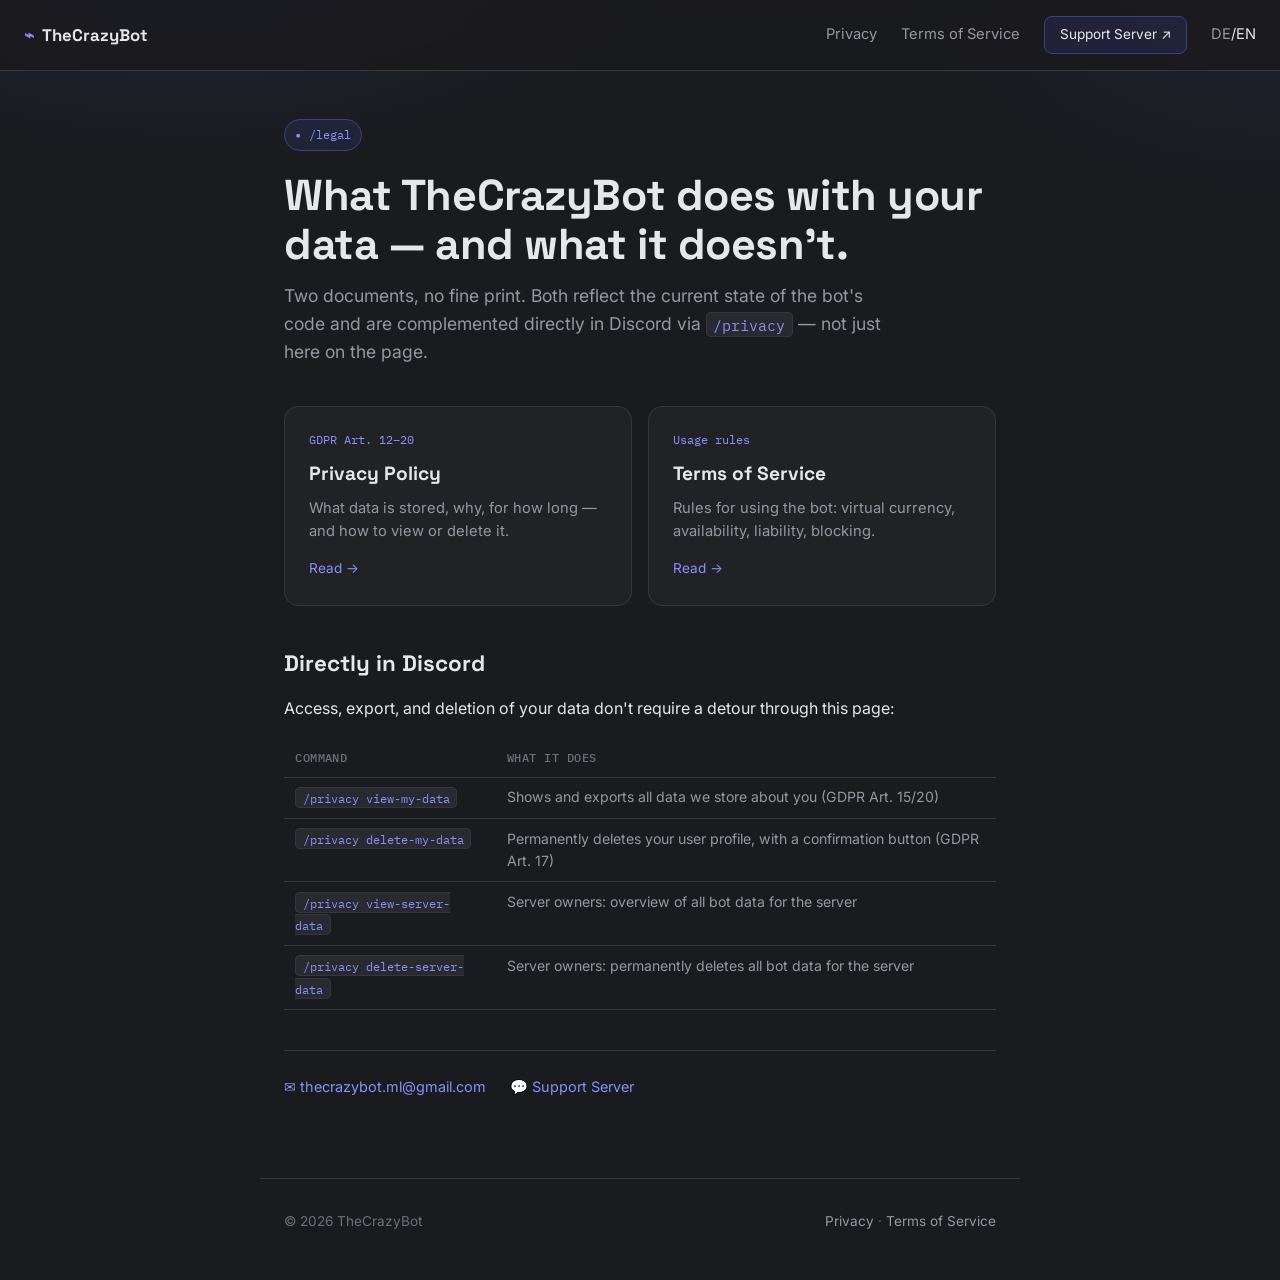
==== en/index.html @ b910e25d "Add files via upload" ====
<!DOCTYPE html>
<html lang="en">

<head>
    <meta charset="UTF-8">
    <meta name="viewport" content="width=device-width, initial-scale=1.0">
    <title>TheCrazyBot – Legal</title>
    <meta name="description" content="Privacy Policy and Terms of Service for TheCrazyBot.">
    <link rel="preconnect" href="https://fonts.googleapis.com">
    <link rel="preconnect" href="https://fonts.gstatic.com" crossorigin>
    <link
        href="https://fonts.googleapis.com/css2?family=Space+Grotesk:wght@500;600;700&family=Inter:wght@400;500;600&family=IBM+Plex+Mono:wght@400;500&display=swap"
        rel="stylesheet">
    <link rel="stylesheet" href="../assets/style.css">
</head>

<body>

    <nav class="site-nav">
        <a href="index.html" class="brand"><span class="brand-mark">⌁</span> TheCrazyBot</a>
        <div class="nav-links">
            <a href="privacy.html">Privacy</a>
            <a href="terms.html">Terms of Service</a>
            <a href="https://discord.gg/H9RPzp68Mp" class="nav-support">Support Server ↗</a>
            <span class="lang-switch"><a href="../index.html">DE</a><span>/</span><a href="index.html"
                    class="active">EN</a></span>
        </div>
    </nav>

    <main>
        <span class="eyebrow">/legal</span>
        <h1>What TheCrazyBot does with your data — and what it doesn't.</h1>
        <p class="lede">
            Two documents, no fine print. Both reflect the current state of the bot's code and are
            complemented directly in Discord via <code>/privacy</code> — not just here on the page.
        </p>

        <div class="card-grid">
            <a href="privacy.html" class="doc-card">
                <span class="tag">GDPR Art. 12–20</span>
                <h3>Privacy Policy</h3>
                <p>What data is stored, why, for how long — and how to view or delete it.</p>
                <span class="arrow">Read →</span>
            </a>
            <a href="terms.html" class="doc-card">
                <span class="tag">Usage rules</span>
                <h3>Terms of Service</h3>
                <p>Rules for using the bot: virtual currency, availability, liability, blocking.</p>
                <span class="arrow">Read →</span>
            </a>
        </div>

        <h2 style="border-top:none;padding-top:0;">Directly in Discord</h2>
        <p>Access, export, and deletion of your data don't require a detour through this page:</p>
        <table>
            <tr>
                <th>Command</th>
                <th>What it does</th>
            </tr>
            <tr>
                <td><span class="cmd">/privacy view-my-data</span></td>
                <td>Shows and exports all data we store about you (GDPR Art. 15/20)</td>
            </tr>
            <tr>
                <td><span class="cmd">/privacy delete-my-data</span></td>
                <td>Permanently deletes your user profile, with a confirmation button (GDPR Art. 17)</td>
            </tr>
            <tr>
                <td><span class="cmd">/privacy view-server-data</span></td>
                <td>Server owners: overview of all bot data for the server</td>
            </tr>
            <tr>
                <td><span class="cmd">/privacy delete-server-data</span></td>
                <td>Server owners: permanently deletes all bot data for the server</td>
            </tr>
        </table>

        <div class="mini-links">
            <a href="mailto:thecrazybot.ml@gmail.com">✉ thecrazybot.ml@gmail.com</a>
            <a href="https://discord.gg/H9RPzp68Mp">💬 Support Server</a>
        </div>
    </main>

    <footer>
        <span>© <span id="year"></span> TheCrazyBot</span>
        <span><a href="privacy.html">Privacy</a> · <a href="terms.html">Terms of Service</a></span>
    </footer>

    <script>document.getElementById("year").textContent = new Date().getFullYear();</script>
</body>

</html>
---- assets/style.css ----
/* ─────────────────────────────────────────────────────────
   TheCrazyBot – Legal Docs
   Token-System: siehe Kommentare unten
   ───────────────────────────────────────────────────────── */

:root {
    /* Farben */
    --bg: #1a1b1e;
    --surface: #212226;
    --surface-raised: #292a2f;
    --border: #35373c;
    --text: #e6e7ea;
    --text-muted: #9498a1;
    --text-faint: #6c7078;
    --accent: #5865f2;
    --accent-soft: #8891f7;
    --accent-dim: #3a4088;
    --warn: #ed9a45;
    --warn-bg: #3a2f1c;

    /* Typografie */
    --font-display: "Space Grotesk", "Segoe UI", sans-serif;
    --font-body: "Inter", "Segoe UI", sans-serif;
    --font-mono: "IBM Plex Mono", ui-monospace, monospace;

    --content-width: 760px;
}

* {
    box-sizing: border-box;
}

html {
    scroll-behavior: smooth;
}

body {
    margin: 0;
    background: var(--bg);
    background-image:
        radial-gradient(ellipse 900px 500px at 15% -10%, rgba(88, 101, 242, 0.16), transparent 60%),
        radial-gradient(ellipse 700px 400px at 100% 0%, rgba(88, 101, 242, 0.08), transparent 55%);
    color: var(--text);
    font-family: var(--font-body);
    font-size: 16px;
    line-height: 1.6;
    -webkit-font-smoothing: antialiased;
}

a {
    color: var(--accent-soft);
    text-decoration: none;
}

a:hover,
a:focus-visible {
    text-decoration: underline;
}

a:focus-visible,
button:focus-visible {
    outline: 2px solid var(--accent-soft);
    outline-offset: 2px;
}

/* ─── Nav ────────────────────────────────────────────────── */

.site-nav {
    position: sticky;
    top: 0;
    z-index: 10;
    display: flex;
    align-items: center;
    justify-content: space-between;
    gap: 1rem;
    padding: 1rem 1.5rem;
    background: rgba(26, 27, 30, 0.85);
    backdrop-filter: blur(10px);
    border-bottom: 1px solid var(--border);
}

.brand {
    display: flex;
    align-items: baseline;
    gap: 0.5rem;
    font-family: var(--font-display);
    font-weight: 700;
    font-size: 1.05rem;
    color: var(--text);
}

.brand-mark {
    color: var(--accent-soft);
}

.brand:hover {
    text-decoration: none;
}

.nav-links {
    display: flex;
    align-items: center;
    gap: 1.5rem;
    font-size: 0.92rem;
}

.nav-links a {
    color: var(--text-muted);
}

.nav-links a.active,
.nav-links a:hover {
    color: var(--text);
}

.nav-support {
    padding: 0.45rem 0.9rem;
    border-radius: 8px;
    border: 1px solid var(--accent-dim);
    background: rgba(88, 101, 242, 0.12);
    color: var(--text) !important;
    font-size: 0.85rem;
    white-space: nowrap;
}

.nav-support:hover {
    background: rgba(88, 101, 242, 0.22);
    text-decoration: none !important;
}

/* ─── Layout ─────────────────────────────────────────────── */

main {
    max-width: var(--content-width);
    margin: 0 auto;
    padding: 3rem 1.5rem 5rem;
}

.eyebrow {
    display: inline-flex;
    align-items: center;
    gap: 0.5rem;
    font-family: var(--font-mono);
    font-size: 0.78rem;
    color: var(--accent-soft);
    background: rgba(88, 101, 242, 0.1);
    border: 1px solid var(--accent-dim);
    padding: 0.3rem 0.65rem;
    border-radius: 999px;
    margin-bottom: 1.25rem;
}

.eyebrow::before {
    content: "●";
    font-size: 0.55rem;
    color: var(--accent-soft);
}

h1 {
    font-family: var(--font-display);
    font-size: clamp(2rem, 4vw, 2.7rem);
    line-height: 1.15;
    margin: 0 0 0.75rem;
    letter-spacing: -0.01em;
}

h2 {
    font-family: var(--font-display);
    font-size: 1.4rem;
    margin: 2.5rem 0 0.9rem;
    padding-top: 0.5rem;
    border-top: 1px solid var(--border);
    scroll-margin-top: 5rem;
}

main > h2:first-of-type {
    border-top: none;
    padding-top: 0;
}

h3 {
    font-family: var(--font-display);
    font-size: 1.08rem;
    margin: 1.6rem 0 0.6rem;
    color: var(--text);
}

p {
    color: var(--text);
    margin: 0 0 1rem;
}

.lede {
    font-size: 1.1rem;
    color: var(--text-muted);
    max-width: 56ch;
}

.meta {
    font-family: var(--font-mono);
    font-size: 0.82rem;
    color: var(--text-faint);
    margin-bottom: 2.5rem;
}

/* ─── Karten (Startseite) ───────────────────────────────── */

.card-grid {
    display: grid;
    grid-template-columns: 1fr 1fr;
    gap: 1rem;
    margin: 2.5rem 0;
}

@media (max-width: 620px) {
    .card-grid {
        grid-template-columns: 1fr;
    }
}

.doc-card {
    display: block;
    padding: 1.5rem;
    border-radius: 14px;
    border: 1px solid var(--border);
    background: var(--surface);
    transition: border-color 0.15s ease, transform 0.15s ease, background 0.15s ease;
}

.doc-card:hover,
.doc-card:focus-visible {
    border-color: var(--accent-dim);
    background: var(--surface-raised);
    transform: translateY(-2px);
    text-decoration: none;
}

.doc-card .tag {
    font-family: var(--font-mono);
    font-size: 0.72rem;
    color: var(--accent-soft);
    display: block;
    margin-bottom: 0.6rem;
}

.doc-card h3 {
    margin: 0 0 0.4rem;
    font-size: 1.2rem;
    color: var(--text);
}

.doc-card p {
    color: var(--text-muted);
    font-size: 0.92rem;
    margin: 0;
}

.doc-card .arrow {
    display: inline-block;
    margin-top: 0.9rem;
    font-size: 0.85rem;
    color: var(--accent-soft);
}

.mini-links {
    display: flex;
    flex-wrap: wrap;
    gap: 0.6rem 1.5rem;
    margin-top: 2.5rem;
    padding-top: 1.5rem;
    border-top: 1px solid var(--border);
    font-size: 0.9rem;
}

/* ─── Rechtstext-Elemente ────────────────────────────────── */

.toc {
    background: var(--surface);
    border: 1px solid var(--border);
    border-radius: 12px;
    padding: 1.1rem 1.4rem;
    margin: 1.5rem 0 2.5rem;
}

.toc-title {
    font-family: var(--font-mono);
    font-size: 0.75rem;
    text-transform: uppercase;
    letter-spacing: 0.06em;
    color: var(--text-faint);
    margin-bottom: 0.6rem;
}

.toc ol {
    margin: 0;
    padding-left: 1.2rem;
    columns: 2;
    column-gap: 1.5rem;
}

@media (max-width: 560px) {
    .toc ol {
        columns: 1;
    }
}

.toc li {
    margin-bottom: 0.35rem;
    font-size: 0.92rem;
}

table {
    width: 100%;
    border-collapse: collapse;
    margin: 1.2rem 0 1.8rem;
    font-size: 0.88rem;
}

th, td {
    text-align: left;
    padding: 0.55rem 0.7rem;
    border-bottom: 1px solid var(--border);
    vertical-align: top;
}

th {
    font-family: var(--font-mono);
    font-size: 0.72rem;
    text-transform: uppercase;
    letter-spacing: 0.04em;
    color: var(--text-faint);
    font-weight: 500;
}

td {
    color: var(--text-muted);
}

ul, ol {
    color: var(--text);
    padding-left: 1.3rem;
}

ul li, ol li {
    margin-bottom: 0.4rem;
}

code, .cmd {
    font-family: var(--font-mono);
    font-size: 0.88em;
    background: var(--surface-raised);
    border: 1px solid var(--border);
    padding: 0.1rem 0.4rem;
    border-radius: 5px;
    color: var(--accent-soft);
}

.callout {
    display: flex;
    gap: 0.75rem;
    background: var(--warn-bg);
    border: 1px solid #5c451f;
    border-radius: 10px;
    padding: 1rem 1.15rem;
    margin: 1.3rem 0;
    font-size: 0.92rem;
}

.callout-icon {
    flex-shrink: 0;
}

.callout p {
    margin: 0;
    color: #e8d3ae;
}

.callout p + p {
    margin-top: 0.5rem;
}

.placeholder {
    color: var(--warn);
    font-style: italic;
}

blockquote {
    border-left: 3px solid var(--accent-dim);
    margin: 1.2rem 0;
    padding: 0.2rem 0 0.2rem 1rem;
    color: var(--text-muted);
}

hr {
    border: none;
    border-top: 1px solid var(--border);
    margin: 2.5rem 0;
}

/* ─── Footer ─────────────────────────────────────────────── */

footer {
    max-width: var(--content-width);
    margin: 0 auto;
    padding: 2rem 1.5rem 3rem;
    border-top: 1px solid var(--border);
    display: flex;
    justify-content: space-between;
    flex-wrap: wrap;
    gap: 1rem;
    color: var(--text-faint);
    font-size: 0.85rem;
}

footer a {
    color: var(--text-muted);
}

.back-top {
    font-family: var(--font-mono);
    font-size: 0.8rem;
}
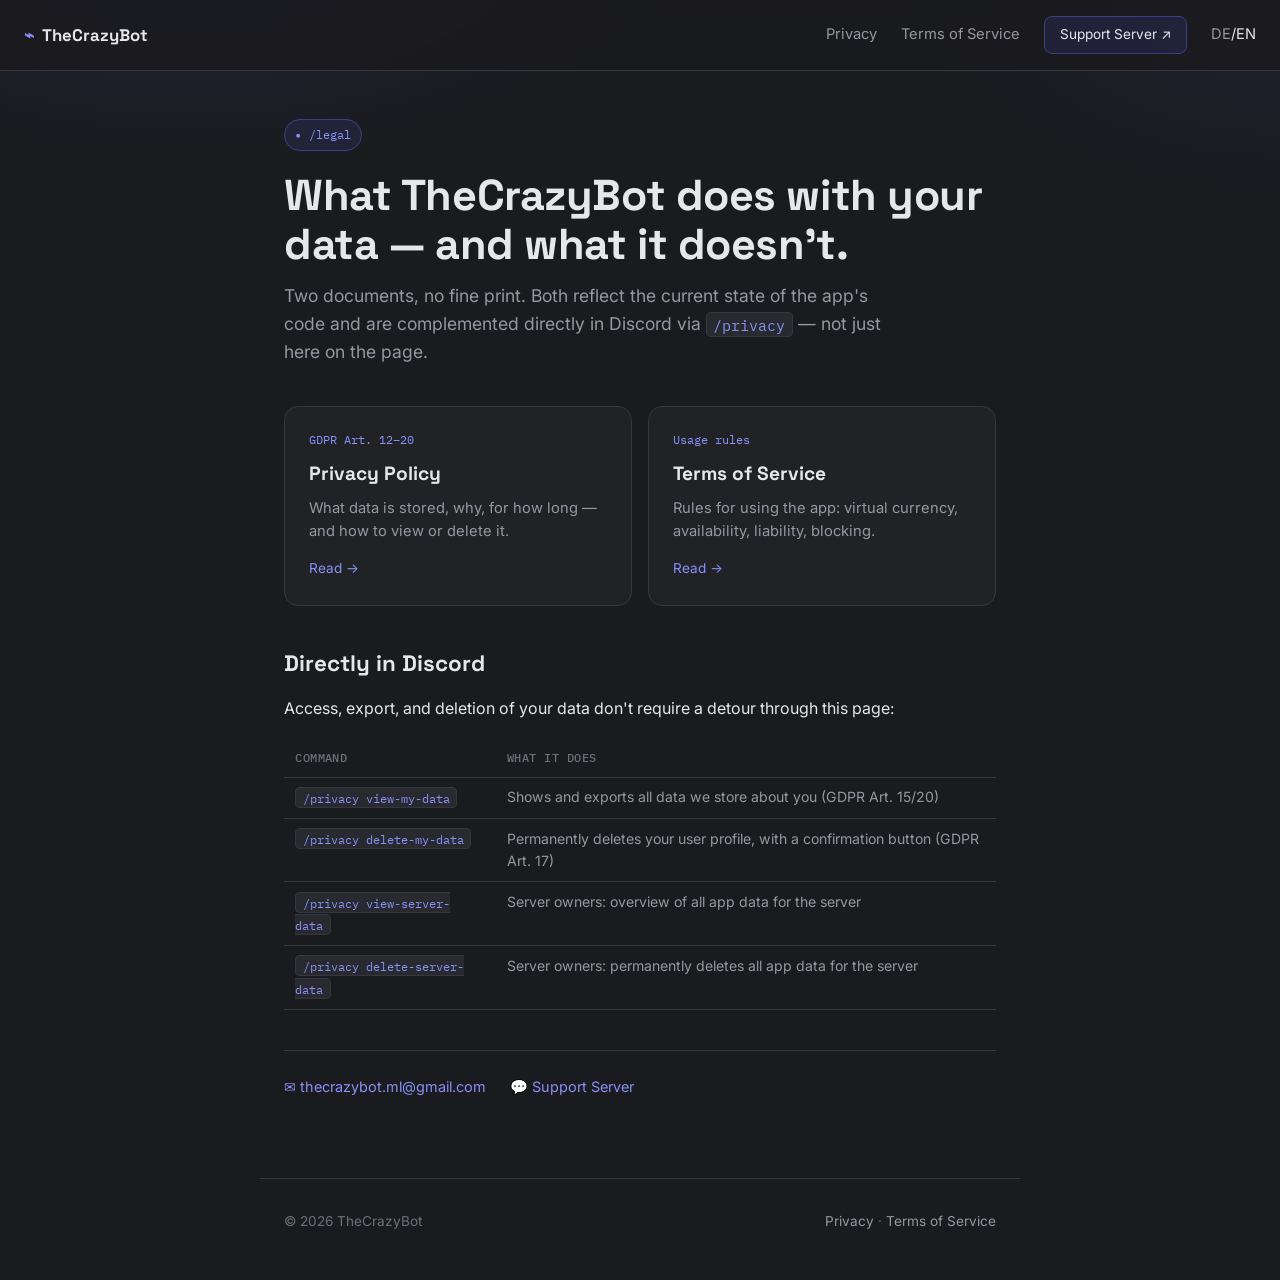
==== commit b31ee7a0: "fix" ====
--- a/en/index.html
+++ b/en/index.html
@@ -11,7 +11,7 @@
     <link
         href="https://fonts.googleapis.com/css2?family=Space+Grotesk:wght@500;600;700&family=Inter:wght@400;500;600&family=IBM+Plex+Mono:wght@400;500&display=swap"
         rel="stylesheet">
-    <link rel="stylesheet" href="../assets/style.css">
+    <link rel="stylesheet" href="../assets/css/style.css">
 </head>
 
 <body>
@@ -31,7 +31,7 @@
         <span class="eyebrow">/legal</span>
         <h1>What TheCrazyBot does with your data — and what it doesn't.</h1>
         <p class="lede">
-            Two documents, no fine print. Both reflect the current state of the bot's code and are
+            Two documents, no fine print. Both reflect the current state of the app's code and are
             complemented directly in Discord via <code>/privacy</code> — not just here on the page.
         </p>
 
@@ -45,7 +45,7 @@
             <a href="terms.html" class="doc-card">
                 <span class="tag">Usage rules</span>
                 <h3>Terms of Service</h3>
-                <p>Rules for using the bot: virtual currency, availability, liability, blocking.</p>
+                <p>Rules for using the app: virtual currency, availability, liability, blocking.</p>
                 <span class="arrow">Read →</span>
             </a>
         </div>
@@ -67,11 +67,11 @@
             </tr>
             <tr>
                 <td><span class="cmd">/privacy view-server-data</span></td>
-                <td>Server owners: overview of all bot data for the server</td>
+                <td>Server owners: overview of all app data for the server</td>
             </tr>
             <tr>
                 <td><span class="cmd">/privacy delete-server-data</span></td>
-                <td>Server owners: permanently deletes all bot data for the server</td>
+                <td>Server owners: permanently deletes all app data for the server</td>
             </tr>
         </table>
 
@@ -89,4 +89,4 @@
     <script>document.getElementById("year").textContent = new Date().getFullYear();</script>
 </body>
 
-</html>+</html>
--- a/assets/css/style.css
+++ b/assets/css/style.css
@@ -0,0 +1,422 @@
+/* ─────────────────────────────────────────────────────────
+   TheCrazyBot – Legal Docs
+   Token-System: siehe Kommentare unten
+   ───────────────────────────────────────────────────────── */
+
+:root {
+    /* Farben */
+    --bg: #1a1b1e;
+    --surface: #212226;
+    --surface-raised: #292a2f;
+    --border: #35373c;
+    --text: #e6e7ea;
+    --text-muted: #9498a1;
+    --text-faint: #6c7078;
+    --accent: #5865f2;
+    --accent-soft: #8891f7;
+    --accent-dim: #3a4088;
+    --warn: #ed9a45;
+    --warn-bg: #3a2f1c;
+
+    /* Typografie */
+    --font-display: "Space Grotesk", "Segoe UI", sans-serif;
+    --font-body: "Inter", "Segoe UI", sans-serif;
+    --font-mono: "IBM Plex Mono", ui-monospace, monospace;
+
+    --content-width: 760px;
+}
+
+* {
+    box-sizing: border-box;
+}
+
+html {
+    scroll-behavior: smooth;
+}
+
+body {
+    margin: 0;
+    background: var(--bg);
+    background-image:
+        radial-gradient(ellipse 900px 500px at 15% -10%, rgba(88, 101, 242, 0.16), transparent 60%),
+        radial-gradient(ellipse 700px 400px at 100% 0%, rgba(88, 101, 242, 0.08), transparent 55%);
+    color: var(--text);
+    font-family: var(--font-body);
+    font-size: 16px;
+    line-height: 1.6;
+    -webkit-font-smoothing: antialiased;
+}
+
+a {
+    color: var(--accent-soft);
+    text-decoration: none;
+}
+
+a:hover,
+a:focus-visible {
+    text-decoration: underline;
+}
+
+a:focus-visible,
+button:focus-visible {
+    outline: 2px solid var(--accent-soft);
+    outline-offset: 2px;
+}
+
+/* ─── Nav ────────────────────────────────────────────────── */
+
+.site-nav {
+    position: sticky;
+    top: 0;
+    z-index: 10;
+    display: flex;
+    align-items: center;
+    justify-content: space-between;
+    gap: 1rem;
+    padding: 1rem 1.5rem;
+    background: rgba(26, 27, 30, 0.85);
+    backdrop-filter: blur(10px);
+    border-bottom: 1px solid var(--border);
+}
+
+.brand {
+    display: flex;
+    align-items: baseline;
+    gap: 0.5rem;
+    font-family: var(--font-display);
+    font-weight: 700;
+    font-size: 1.05rem;
+    color: var(--text);
+}
+
+.brand-mark {
+    color: var(--accent-soft);
+}
+
+.brand:hover {
+    text-decoration: none;
+}
+
+.nav-links {
+    display: flex;
+    align-items: center;
+    gap: 1.5rem;
+    font-size: 0.92rem;
+}
+
+.nav-links a {
+    color: var(--text-muted);
+}
+
+.nav-links a.active,
+.nav-links a:hover {
+    color: var(--text);
+}
+
+.nav-support {
+    padding: 0.45rem 0.9rem;
+    border-radius: 8px;
+    border: 1px solid var(--accent-dim);
+    background: rgba(88, 101, 242, 0.12);
+    color: var(--text) !important;
+    font-size: 0.85rem;
+    white-space: nowrap;
+}
+
+.nav-support:hover {
+    background: rgba(88, 101, 242, 0.22);
+    text-decoration: none !important;
+}
+
+/* ─── Layout ─────────────────────────────────────────────── */
+
+main {
+    max-width: var(--content-width);
+    margin: 0 auto;
+    padding: 3rem 1.5rem 5rem;
+}
+
+.eyebrow {
+    display: inline-flex;
+    align-items: center;
+    gap: 0.5rem;
+    font-family: var(--font-mono);
+    font-size: 0.78rem;
+    color: var(--accent-soft);
+    background: rgba(88, 101, 242, 0.1);
+    border: 1px solid var(--accent-dim);
+    padding: 0.3rem 0.65rem;
+    border-radius: 999px;
+    margin-bottom: 1.25rem;
+}
+
+.eyebrow::before {
+    content: "●";
+    font-size: 0.55rem;
+    color: var(--accent-soft);
+}
+
+h1 {
+    font-family: var(--font-display);
+    font-size: clamp(2rem, 4vw, 2.7rem);
+    line-height: 1.15;
+    margin: 0 0 0.75rem;
+    letter-spacing: -0.01em;
+}
+
+h2 {
+    font-family: var(--font-display);
+    font-size: 1.4rem;
+    margin: 2.5rem 0 0.9rem;
+    padding-top: 0.5rem;
+    border-top: 1px solid var(--border);
+    scroll-margin-top: 5rem;
+}
+
+main > h2:first-of-type {
+    border-top: none;
+    padding-top: 0;
+}
+
+h3 {
+    font-family: var(--font-display);
+    font-size: 1.08rem;
+    margin: 1.6rem 0 0.6rem;
+    color: var(--text);
+}
+
+p {
+    color: var(--text);
+    margin: 0 0 1rem;
+}
+
+.lede {
+    font-size: 1.1rem;
+    color: var(--text-muted);
+    max-width: 56ch;
+}
+
+.meta {
+    font-family: var(--font-mono);
+    font-size: 0.82rem;
+    color: var(--text-faint);
+    margin-bottom: 2.5rem;
+}
+
+/* ─── Karten (Startseite) ───────────────────────────────── */
+
+.card-grid {
+    display: grid;
+    grid-template-columns: 1fr 1fr;
+    gap: 1rem;
+    margin: 2.5rem 0;
+}
+
+@media (max-width: 620px) {
+    .card-grid {
+        grid-template-columns: 1fr;
+    }
+}
+
+.doc-card {
+    display: block;
+    padding: 1.5rem;
+    border-radius: 14px;
+    border: 1px solid var(--border);
+    background: var(--surface);
+    transition: border-color 0.15s ease, transform 0.15s ease, background 0.15s ease;
+}
+
+.doc-card:hover,
+.doc-card:focus-visible {
+    border-color: var(--accent-dim);
+    background: var(--surface-raised);
+    transform: translateY(-2px);
+    text-decoration: none;
+}
+
+.doc-card .tag {
+    font-family: var(--font-mono);
+    font-size: 0.72rem;
+    color: var(--accent-soft);
+    display: block;
+    margin-bottom: 0.6rem;
+}
+
+.doc-card h3 {
+    margin: 0 0 0.4rem;
+    font-size: 1.2rem;
+    color: var(--text);
+}
+
+.doc-card p {
+    color: var(--text-muted);
+    font-size: 0.92rem;
+    margin: 0;
+}
+
+.doc-card .arrow {
+    display: inline-block;
+    margin-top: 0.9rem;
+    font-size: 0.85rem;
+    color: var(--accent-soft);
+}
+
+.mini-links {
+    display: flex;
+    flex-wrap: wrap;
+    gap: 0.6rem 1.5rem;
+    margin-top: 2.5rem;
+    padding-top: 1.5rem;
+    border-top: 1px solid var(--border);
+    font-size: 0.9rem;
+}
+
+/* ─── Rechtstext-Elemente ────────────────────────────────── */
+
+.toc {
+    background: var(--surface);
+    border: 1px solid var(--border);
+    border-radius: 12px;
+    padding: 1.1rem 1.4rem;
+    margin: 1.5rem 0 2.5rem;
+}
+
+.toc-title {
+    font-family: var(--font-mono);
+    font-size: 0.75rem;
+    text-transform: uppercase;
+    letter-spacing: 0.06em;
+    color: var(--text-faint);
+    margin-bottom: 0.6rem;
+}
+
+.toc ol {
+    margin: 0;
+    padding-left: 1.2rem;
+    columns: 2;
+    column-gap: 1.5rem;
+}
+
+@media (max-width: 560px) {
+    .toc ol {
+        columns: 1;
+    }
+}
+
+.toc li {
+    margin-bottom: 0.35rem;
+    font-size: 0.92rem;
+}
+
+table {
+    width: 100%;
+    border-collapse: collapse;
+    margin: 1.2rem 0 1.8rem;
+    font-size: 0.88rem;
+}
+
+th, td {
+    text-align: left;
+    padding: 0.55rem 0.7rem;
+    border-bottom: 1px solid var(--border);
+    vertical-align: top;
+}
+
+th {
+    font-family: var(--font-mono);
+    font-size: 0.72rem;
+    text-transform: uppercase;
+    letter-spacing: 0.04em;
+    color: var(--text-faint);
+    font-weight: 500;
+}
+
+td {
+    color: var(--text-muted);
+}
+
+ul, ol {
+    color: var(--text);
+    padding-left: 1.3rem;
+}
+
+ul li, ol li {
+    margin-bottom: 0.4rem;
+}
+
+code, .cmd {
+    font-family: var(--font-mono);
+    font-size: 0.88em;
+    background: var(--surface-raised);
+    border: 1px solid var(--border);
+    padding: 0.1rem 0.4rem;
+    border-radius: 5px;
+    color: var(--accent-soft);
+}
+
+.callout {
+    display: flex;
+    gap: 0.75rem;
+    background: var(--warn-bg);
+    border: 1px solid #5c451f;
+    border-radius: 10px;
+    padding: 1rem 1.15rem;
+    margin: 1.3rem 0;
+    font-size: 0.92rem;
+}
+
+.callout-icon {
+    flex-shrink: 0;
+}
+
+.callout p {
+    margin: 0;
+    color: #e8d3ae;
+}
+
+.callout p + p {
+    margin-top: 0.5rem;
+}
+
+.placeholder {
+    color: var(--warn);
+    font-style: italic;
+}
+
+blockquote {
+    border-left: 3px solid var(--accent-dim);
+    margin: 1.2rem 0;
+    padding: 0.2rem 0 0.2rem 1rem;
+    color: var(--text-muted);
+}
+
+hr {
+    border: none;
+    border-top: 1px solid var(--border);
+    margin: 2.5rem 0;
+}
+
+/* ─── Footer ─────────────────────────────────────────────── */
+
+footer {
+    max-width: var(--content-width);
+    margin: 0 auto;
+    padding: 2rem 1.5rem 3rem;
+    border-top: 1px solid var(--border);
+    display: flex;
+    justify-content: space-between;
+    flex-wrap: wrap;
+    gap: 1rem;
+    color: var(--text-faint);
+    font-size: 0.85rem;
+}
+
+footer a {
+    color: var(--text-muted);
+}
+
+.back-top {
+    font-family: var(--font-mono);
+    font-size: 0.8rem;
+}
